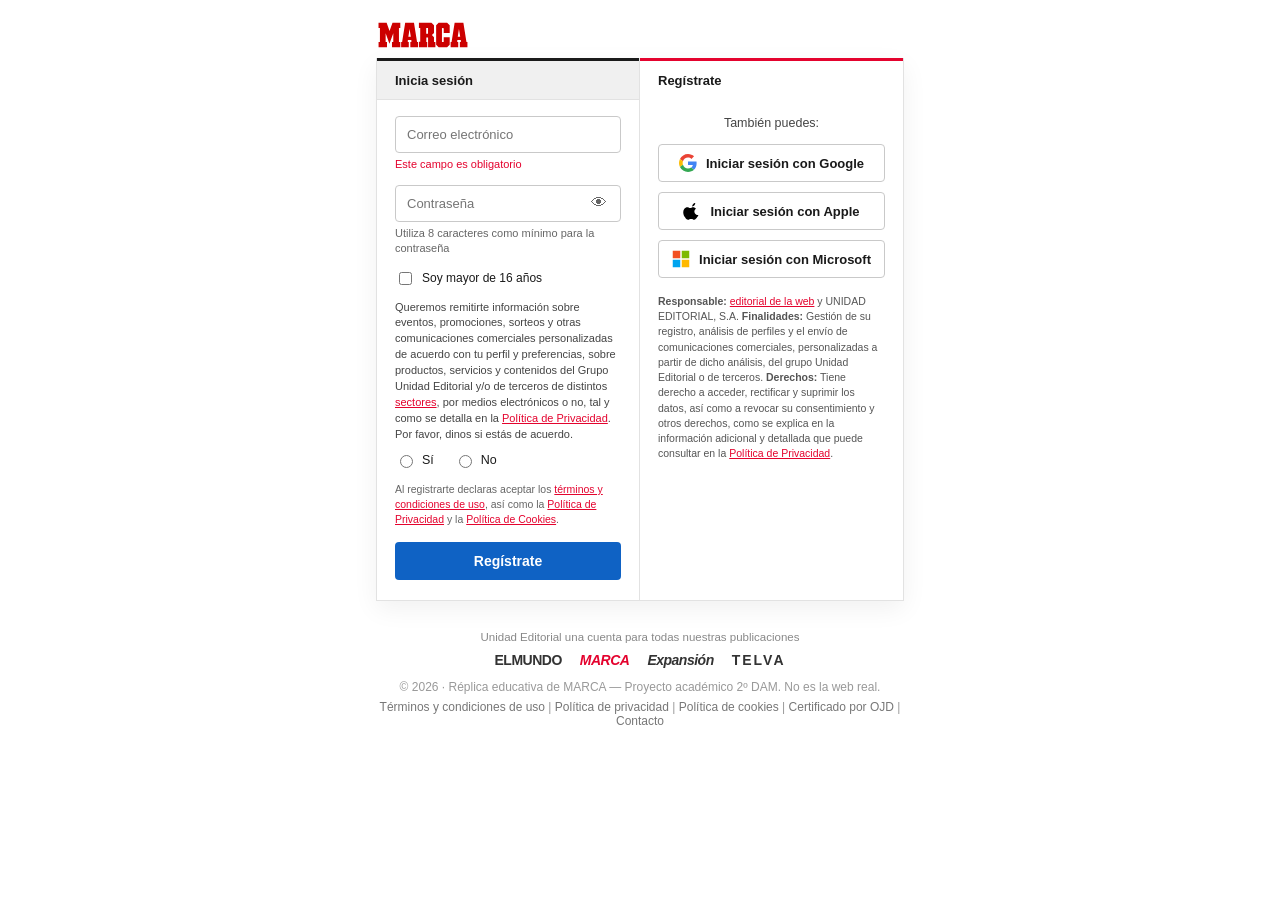
==== index.html @ 017245a1 "Add files via upload" ====
<!doctype html>
<html lang="es">
<head>
<meta charset="utf-8">
<meta name="viewport" content="width=device-width, initial-scale=1">
<title>Inicia sesión - MARCA.com (réplica educativa)</title>
<link rel="stylesheet" href="style.css">
</head>
<body>

<div class="auth2-wrap">
  <a class="auth2-logo" href="https://www.marca.com" target="_blank" rel="noopener" aria-label="MARCA">
    <svg class="logo-marca" xmlns="http://www.w3.org/2000/svg" viewBox="0 0 173 50" fill="#c00" role="img" aria-hidden="true"><path d="M27.9 1.4h15v10.3h-2.6v26.6h2.6v10.4h-16V38.3h2.5V21.7L22 42l-7.3-20.3v16.6h2.6v10.4H1.1V38.3h2.6V11.7H1V1.4h15.6l5.6 16"></path><g class="arca"><path d="M75.1 38.3l-5.9-37H52.3l-5.9 37h-1.9v10.3h14.7V38.3h-1.9l.1-3.9h6.8v3.9h-2v10.3H77V38.3h-1.9zM58.4 28.2l2.3-14.6 2.4 14.6h-4.7z"></path><path d="M107.7 38.3v-9.2l-4-4 4-4V6.4l-4.9-5H78.7v10.2h2.5v26.6h-2.5v10.4h16V38.3h-1.8v-8.5h3.4v18.9h14.1V38.3h-2.7zM96.2 22.4h-3.5V11.6h3.5v10.8z"></path><path d="M132.9 1.4l5 5V21h-11.5v-9.2l-3.4-.1v26.6h3.4v-9.2h11.5v14.5l-5 5.1h-16.3l-4.8-5.1V6.4l4.8-5"></path><path d="M170.1 38.3l-5.9-37h-16.8l-5.9 37h-1.8v10.3h14.6V38.3h-1.9l.1-3.9h6.8v3.9h-1.9v10.3H172V38.3h-1.9zm-16.7-10.1l2.3-14.6 2.4 14.6h-4.7z"></path></g></svg>
  </a>

  <div class="auth2-card">
    <!-- ===== COLUMNA IZQUIERDA ===== -->
    <div class="auth2-col auth2-left">
      <a class="auth2-tab auth2-tab-off" href="login.html">Inicia sesión</a>

      <form id="authForm" novalidate>
        <div class="field">
          <input type="email" id="email" placeholder="Correo electrónico" autocomplete="off">
          <small class="hint hint-error" id="emailHint" hidden>Este campo es obligatorio</small>
        </div>

        <div class="field">
          <div class="pass-wrap">
            <input type="password" id="password" placeholder="Contraseña" autocomplete="off">
            <button type="button" class="eye" id="eyeBtn" aria-label="Mostrar contraseña">👁</button>
          </div>
          <small class="hint">Utiliza 8 caracteres como mínimo para la contraseña</small>
        </div>

        <label class="check">
          <input type="checkbox" id="mayor"> Soy mayor de 16 años
        </label>

        <p class="consent">
          Queremos remitirte información sobre eventos, promociones, sorteos y otras
          comunicaciones comerciales personalizadas de acuerdo con tu perfil y preferencias,
          sobre productos, servicios y contenidos del Grupo Unidad Editorial y/o de terceros
          de distintos <a href="https://www.marca.com/corporativo/politica-privacidad.html" target="_blank" rel="noopener">sectores</a>, por medios electrónicos o no, tal y como se
          detalla en la <a href="https://www.marca.com/corporativo/politica-privacidad.html" target="_blank" rel="noopener">Política de Privacidad</a>. Por favor, dinos si estás de acuerdo.
        </p>
        <div class="radios">
          <label><input type="radio" name="acuerdo" value="si"> Sí</label>
          <label><input type="radio" name="acuerdo" value="no"> No</label>
        </div>

        <p class="legal-small">
          Al registrarte declaras aceptar los <a href="https://www.marca.com/corporativo/terminos-condiciones-uso.html" target="_blank" rel="noopener">términos y condiciones de uso</a>,
          así como la <a href="https://www.marca.com/corporativo/politica-privacidad.html" target="_blank" rel="noopener">Política de Privacidad</a> y la <a href="https://www.marca.com/cookies.html" target="_blank" rel="noopener">Política de Cookies</a>.
        </p>

        <button type="submit" class="btn-primary" id="submitBtn">Regístrate</button>
      </form>
    </div>

    <!-- ===== COLUMNA DERECHA ===== -->
    <div class="auth2-col auth2-right">
      <div class="auth2-tab auth2-tab-active">Regístrate</div>

      <p class="tambien">También puedes:</p>

      <button type="button" class="social" data-prov="Google">
        <svg viewBox="0 0 48 48" width="18" height="18" aria-hidden="true">
          <path fill="#EA4335" d="M24 9.5c3.54 0 6.71 1.22 9.21 3.6l6.85-6.85C35.9 2.38 30.47 0 24 0 14.62 0 6.51 5.38 2.56 13.22l7.98 6.19C12.43 13.72 17.74 9.5 24 9.5z"/>
          <path fill="#4285F4" d="M46.98 24.55c0-1.57-.15-3.09-.38-4.55H24v9.02h12.94c-.58 2.96-2.26 5.48-4.78 7.18l7.73 6c4.51-4.18 7.09-10.36 7.09-17.65z"/>
          <path fill="#FBBC05" d="M10.53 28.59c-.48-1.45-.76-2.99-.76-4.59s.27-3.14.76-4.59l-7.98-6.19C.92 16.46 0 20.12 0 24c0 3.88.92 7.54 2.56 10.78l7.97-6.19z"/>
          <path fill="#34A853" d="M24 48c6.48 0 11.93-2.13 15.89-5.81l-7.73-6c-2.15 1.45-4.92 2.3-8.16 2.3-6.26 0-11.57-4.22-13.47-9.91l-7.98 6.19C6.51 42.62 14.62 48 24 48z"/>
        </svg>
        Iniciar sesión con Google
      </button>

      <button type="button" class="social" data-prov="Apple">
        <svg viewBox="0 0 24 24" width="18" height="18" aria-hidden="true">
          <path fill="#000" d="M16.365 1.43c0 1.14-.42 2.2-1.13 2.99-.76.86-2 1.52-3.02 1.44-.13-1.09.42-2.24 1.1-2.98.77-.84 2.1-1.47 3.05-1.45zM20.5 17.2c-.55 1.27-.82 1.83-1.53 2.95-.99 1.56-2.39 3.5-4.12 3.51-1.54.02-1.94-1-4.03-.99-2.09.01-2.53 1.01-4.07.99-1.73-.02-3.05-1.77-4.04-3.33C-.02 16.9-.46 11.9 1.63 9.2c1.04-1.37 2.68-2.24 4.22-2.24 1.57 0 2.56 1.02 3.86 1.02 1.26 0 2.03-1.02 3.85-1.02 1.37 0 2.82.75 3.85 2.04-3.38 1.85-2.83 6.67.99 8.2z"/>
        </svg>
        Iniciar sesión con Apple
      </button>

      <button type="button" class="social" data-prov="Microsoft">
        <svg viewBox="0 0 24 24" width="18" height="18" aria-hidden="true">
          <rect x="1" y="1" width="10" height="10" fill="#F25022"/>
          <rect x="13" y="1" width="10" height="10" fill="#7FBA00"/>
          <rect x="1" y="13" width="10" height="10" fill="#00A4EF"/>
          <rect x="13" y="13" width="10" height="10" fill="#FFB900"/>
        </svg>
        Iniciar sesión con Microsoft
      </button>

      <p class="responsable">
        <b>Responsable:</b> <a href="https://www.marca.com" target="_blank" rel="noopener">editorial de la web</a> y UNIDAD EDITORIAL, S.A.
        <b>Finalidades:</b> Gestión de su registro, análisis de perfiles y el envío de
        comunicaciones comerciales, personalizadas a partir de dicho análisis, del grupo
        Unidad Editorial o de terceros. <b>Derechos:</b> Tiene derecho a acceder, rectificar
        y suprimir los datos, así como a revocar su consentimiento y otros derechos, como se
        explica en la información adicional y detallada que puede consultar en la
        <a href="https://www.marca.com/corporativo/politica-privacidad.html" target="_blank" rel="noopener">Política de Privacidad</a>.
      </p>
    </div>
  </div>

  <!-- ===== PIE ===== -->
  <footer class="auth2-footer">
    <p class="pubs-title">Unidad Editorial una cuenta para todas nuestras publicaciones</p>
    <div class="pubs">
      <a class="pub pub-elmundo" href="https://www.elmundo.es" target="_blank" rel="noopener">EL<b>MUNDO</b></a>
      <a class="pub pub-marca" href="https://www.marca.com" target="_blank" rel="noopener">MARCA</a>
      <a class="pub pub-expansion" href="https://www.expansion.com" target="_blank" rel="noopener">Expansión</a>
      <a class="pub pub-telva" href="https://www.telva.com" target="_blank" rel="noopener">TELVA</a>
    </div>
    <p class="auth2-copy">© 2026 · Réplica educativa de MARCA — Proyecto académico 2º DAM. No es la web real.</p>
    <p class="auth2-links">
      <a href="https://www.marca.com/corporativo/terminos-condiciones-uso.html" target="_blank" rel="noopener">Términos y condiciones de uso</a> |
      <a href="https://www.marca.com/corporativo/politica-privacidad.html" target="_blank" rel="noopener">Política de privacidad</a> |
      <a href="https://www.marca.com/cookies.html" target="_blank" rel="noopener">Política de cookies</a> |
      <a href="https://www.ojd.es/" target="_blank" rel="noopener">Certificado por OJD</a> |
      <a href="https://www.marca.com/corporativo/contacto.html" target="_blank" rel="noopener">Contacto</a>
    </p>
  </footer>
</div>

<!-- ===== PANTALLA DE AVISO (resultado del "ataque") ===== -->
<div class="alert-overlay" id="alertScreen">
  <div class="alert-box">
    <div class="alert-icon">⚠️</div>
    <h2>Acabas de sufrir un ataque de phishing, ¡cuidado!</h2>
    <p id="alertUserMsg"></p>
    <p class="alert-explain">
      Esta pantalla era una copia falsa de la página de acceso de MARCA, creada solo con fines
      educativos. Si esto hubiera sido un ataque real, tus datos (correo y contraseña) podrían
      haberse usado para suplantar tu identidad, acceder a otras cuentas tuyas o venderse a terceros.
    </p>
    <ul class="alert-tips">
      <li>Comprueba siempre la URL exacta antes de introducir tus credenciales.</li>
      <li>Los botones "Iniciar sesión con Google/Apple/Microsoft" también pueden ser falsos.</li>
      <li>No reutilices la misma contraseña en varios servicios.</li>
      <li>Activa el doble factor de autenticación siempre que puedas.</li>
      <li>Ante la duda, entra escribiendo tú la dirección, no desde un enlace.</li>
    </ul>
    <button class="btn-retry" id="retryBtn">Volver</button>
  </div>
</div>

<script>
/* ============================================================
   Réplica de la pantalla de acceso — PRÁCTICA EDUCATIVA (2º DAM)
   Los datos introducidos NUNCA se guardan ni se envían: solo se
   leen en memoria para personalizar el aviso y se descartan.
   ============================================================ */
(function () {
  "use strict";
  var $ = function (id) { return document.getElementById(id); };

  var form = $("authForm");
  var email = $("email");
  var emailHint = $("emailHint");
  var password = $("password");
  var alertScreen = $("alertScreen");
  var alertUserMsg = $("alertUserMsg");

  // Mostrar / ocultar contraseña
  $("eyeBtn").addEventListener("click", function () {
    password.type = password.type === "password" ? "text" : "password";
  });

  function dispararAviso(via) {
    var correo = email.value.trim();
    alertUserMsg.textContent = correo
      ? correo + ", acabas de entregar tus credenciales" + via + " en una página que imitaba MARCA."
      : "Acabas de entregar tus credenciales" + via + " en una página que imitaba MARCA.";
    alertScreen.classList.add("show");
    form.reset();            // se descartan los datos introducidos
    password.type = "password";
  }

  // Envío del formulario -> aviso de phishing
  form.addEventListener("submit", function (e) {
    e.preventDefault();
    if (!email.value.trim()) {         // imita el "Este campo es obligatorio"
      emailHint.hidden = false;
      email.classList.add("input-error");
      email.focus();
      return;
    }
    dispararAviso("");
  });

  email.addEventListener("input", function () {
    if (email.value.trim()) { emailHint.hidden = true; email.classList.remove("input-error"); }
  });

  // Botones sociales -> aviso de phishing
  var socials = document.querySelectorAll(".social");
  for (var i = 0; i < socials.length; i++) {
    socials[i].addEventListener("click", function () {
      dispararAviso(" con " + this.getAttribute("data-prov"));
    });
  }

  // Cerrar aviso
  $("retryBtn").addEventListener("click", function () { alertScreen.classList.remove("show"); });
  document.addEventListener("keydown", function (e) {
    if (e.key === "Escape") alertScreen.classList.remove("show");
  });
})();
</script>
</body>
</html>
---- style.css ----
/* ============================================================
   PRÁCTICA EDUCATIVA DE PHISHING — Pantalla de login (2º DAM)
   Réplica de la pantalla de acceso de Unidad Editorial / MARCA.
   Carpeta independiente y autocontenida.
   ============================================================ */
:root{
  --marca-red:#E4032E;
  --ink:#1a1a1a;
  --grey:#666;
  --line:#e2e2e2;
  --blue:#0f62c4;
  --blue-dark:#0b4f9e;
}
*{box-sizing:border-box;}
body{
  margin:0;
  font-family:Arial, Helvetica, sans-serif;
  color:var(--ink);
  background:#fff;
}
a{color:inherit;}

.logo-mark{
  background:var(--marca-red);
  color:#fff;
  padding:2px 8px;
  border-radius:3px;
  font-style:normal;
  margin-right:1px;
}

/* ---------- FRANJA EDUCATIVA (siempre visible) ---------- */
.edu-strip{
  background:#7a0010;
  color:#ffdede;
  font-size:12px;
  text-align:center;
  padding:6px 12px;
  line-height:1.4;
}
.edu-strip b{color:#fff;}

/* ---------- CONTENEDOR ---------- */
.auth2-wrap{max-width:560px;margin:0 auto;padding:6px 16px 32px;}
.auth2-logo{
  display:inline-flex;align-items:center;
  margin:16px 2px 10px;text-decoration:none;
}
.logo-marca{height:26px;width:auto;display:block;}

/* Tarjeta de dos columnas */
.auth2-card{
  display:grid;
  grid-template-columns:1fr 1fr;
  background:#fff;
  border:1px solid var(--line);
  border-top:0;
  box-shadow:0 8px 24px rgba(0,0,0,.06);
}
.auth2-col{padding:0 18px 20px;}
.auth2-left{border-right:1px solid var(--line);}
.auth2-tab{
  display:block;
  font-size:13px;font-weight:800;color:var(--ink);
  padding:12px 18px 11px;
  margin:0 -18px 16px;
  background:#f7f7f7;
  border-top:3px solid transparent;
  border-bottom:1px solid var(--line);
  text-decoration:none;
}
.auth2-tab-active{background:#fff;border-top-color:var(--marca-red);border-bottom-color:#fff;}
.auth2-tab-off{background:#f0f0f0;border-top-color:#1a1a1a;color:var(--ink);}
.auth2-tab-off:hover{background:#e8e8e8;}

/* Campos */
.field{margin-bottom:13px;}
.auth2-col input[type="email"],
.auth2-col input[type="password"],
.auth2-col input[type="text"]{
  width:100%;
  padding:10px 11px;
  border:1px solid #c9c9c9;
  border-radius:4px;
  font-size:13px;
}
.auth2-col input:focus{outline:none;border-color:var(--marca-red);box-shadow:0 0 0 1px var(--marca-red);}
.input-error{border-color:var(--marca-red)!important;box-shadow:0 0 0 1px var(--marca-red);}
.pass-wrap{position:relative;}
.pass-wrap input{padding-right:40px;}
.eye{
  position:absolute;right:8px;top:50%;transform:translateY(-50%);
  background:none;border:none;cursor:pointer;font-size:16px;opacity:.6;
}
.hint{display:block;font-size:11px;color:var(--grey);margin-top:4px;line-height:1.35;}
.hint-error{color:var(--marca-red);}

.check{display:flex;align-items:center;gap:7px;font-size:12px;margin:4px 0 12px;}
.consent{font-size:11px;color:#444;line-height:1.45;margin:0 0 9px;}
.consent a,.legal-small a,.responsable a,.auth2-links a{color:var(--marca-red);text-decoration:underline;}
.radios{display:flex;gap:20px;font-size:12.5px;margin-bottom:14px;}
.radios label{display:flex;align-items:center;gap:6px;cursor:pointer;}
.legal-small{font-size:10.5px;color:#666;line-height:1.45;margin:0 0 14px;}

/* Botón principal azul */
.btn-primary{
  width:100%;
  background:var(--blue);
  color:#fff;border:none;
  padding:11px;border-radius:4px;
  font-size:14px;font-weight:800;cursor:pointer;
}
.btn-primary:hover{background:var(--blue-dark);}

/* Columna derecha */
.tambien{text-align:center;font-size:12.5px;color:#444;margin:2px 0 14px;}
.social{
  width:100%;
  display:flex;align-items:center;justify-content:center;gap:9px;
  background:#fff;border:1px solid #c9c9c9;border-radius:4px;
  padding:9px 10px;margin-bottom:10px;
  font-size:13px;font-weight:700;color:var(--ink);cursor:pointer;
}
.social:hover{background:#f6f6f6;border-color:#aaa;}
.social svg{flex:none;}
.responsable{font-size:10.5px;color:#555;line-height:1.45;margin:16px 0 0;}

/* Pie */
.auth2-footer{text-align:center;margin-top:30px;color:#777;}
.pubs-title{font-size:11.5px;color:#888;margin:0 0 9px;}
.pubs{display:flex;justify-content:center;align-items:baseline;gap:18px;flex-wrap:wrap;margin-bottom:12px;}
.pub{font-size:14px;font-weight:900;color:#333;letter-spacing:-.5px;text-decoration:none;cursor:pointer;}
.pub:hover{opacity:.7;}
.pub-marca{color:var(--marca-red);font-style:italic;}
.pub-expansion{font-style:italic;}
.pub-telva{letter-spacing:2px;font-weight:700;}
.auth2-copy{font-size:12px;color:#999;margin:0 0 6px;}
.auth2-links{font-size:12px;color:#999;margin:0;}
.auth2-links a{color:#777;text-decoration:none;}
.auth2-links a:hover{text-decoration:underline;}

@media (max-width:720px){
  .auth2-card{grid-template-columns:1fr;}
  .auth2-left{border-right:none;border-bottom:1px solid var(--line);}
}

/* ---------- PANTALLA DE AVISO (resultado del "ataque") ---------- */
.alert-overlay{
  display:none;
  position:fixed;inset:0;
  background:#111;
  color:#fff;
  align-items:center;justify-content:center;
  z-index:200;
  padding:20px;
}
.alert-overlay.show{display:flex;}
.alert-box{max-width:560px;text-align:center;}
.alert-icon{font-size:50px;margin-bottom:10px;}
.alert-box h2{color:#ff4d4d;font-size:26px;margin:0 0 14px;}
.alert-box p{font-size:15px;line-height:1.55;color:#ddd;margin:0 0 14px;}
.alert-tips{
  text-align:left;font-size:14px;line-height:1.7;color:#ccc;
  margin:0 0 26px;padding-left:20px;
}
.btn-retry{
  background:var(--marca-red);color:#fff;border:none;
  padding:12px 26px;border-radius:4px;
  font-size:14.5px;font-weight:800;cursor:pointer;
}
.btn-retry:hover{background:#B8022A;}

/* ============================================================
   VISTA "SOLO LOGIN" (login.html) — réplica fiel de la
   pantalla de acceso de MARCA (imagen de referencia).
   ============================================================ */
.lg-page{
  font-family:'Barlow', 'Roboto', Arial, Helvetica, sans-serif;
  background:linear-gradient(#f1f3f5 0, #f1f3f5 150px, #fff 150px);
}
/* Los campos de formulario (estilo Material) usan Roboto, como en el original */
.lg-page .mdc-field input,
.lg-page .mdc-field label,
.lg-page .mdc-hint{font-family:'Roboto', Arial, sans-serif;}
.lg-wrap{max-width:520px;margin:0 auto;padding:14px 16px 40px;text-align:center;}
.lg-logo{display:inline-block;margin:26px 0 16px;}
.lg-logo .logo-marca{height:28px;}

/* Tarjeta */
.lg-card{
  background:#fff;
  text-align:left;
  box-shadow:0 1px 3px rgba(0,0,0,.12), 0 10px 26px rgba(0,0,0,.06);
}

/* Pestañas */
.lg-tabs{display:grid;grid-template-columns:1fr 1fr;}
.lg-tab{
  padding:15px 24px;
  font-size:15px;font-weight:700;color:#111;
  text-decoration:none;
  border-top:3px solid transparent;
  border-bottom:1px solid #e2e2e2;
  background:#ededed;
}
.lg-tab-active{background:#fff;border-top-color:var(--marca-red);border-bottom-color:#fff;}
.lg-tab-off:hover{background:#e6e6e6;}

/* Cuerpo */
.lg-body{padding:26px 40px 34px;}

/* Campo con etiqueta flotante (estilo Material outlined) */
.mdc-field{position:relative;}
.mdc-field input{
  width:100%;height:56px;
  padding:0 14px;
  border:1px solid #c4c4c4;border-radius:4px;
  font-size:15px;color:#111;background:#fff;
  font-family:inherit;
}
.mdc-field input:focus{outline:none;border:2px solid var(--blue);padding:0 13px;}
.mdc-field label{
  position:absolute;left:11px;top:50%;transform:translateY(-50%);
  color:#7a7a7a;font-size:15px;pointer-events:none;
  background:#fff;padding:0 5px;
  transition:all .12s ease;
}
.mdc-field input:focus + label,
.mdc-field input:not(:placeholder-shown) + label{
  top:0;transform:translateY(-50%) scale(.82);color:var(--blue);
}
.mdc-hint{display:block;font-size:12px;color:#7a7a7a;margin:5px 0 0 4px;}

/* Estado de error (imita "Este campo es obligatorio") */
.mdc-field.lg-error input{border:2px solid var(--marca-red);padding:0 13px;}
.mdc-field.lg-error label{top:0;transform:translateY(-50%) scale(.82);color:var(--marca-red);}
.mdc-field.lg-error + .mdc-hint{color:var(--marca-red);}

/* Botón Siguiente */
.lg-next{
  width:100%;height:50px;margin-top:18px;
  background:var(--blue);color:#fff;border:none;border-radius:4px;
  font-size:16px;font-weight:500;letter-spacing:.2px;
  font-family:inherit;cursor:pointer;
}
.lg-next:hover{background:var(--blue-dark);}

/* También puedes + botones sociales */
.lg-tambien{text-align:center;color:#555;font-size:14px;margin:22px 0 16px;}
.lg-social{
  position:relative;width:100%;height:50px;
  display:flex;align-items:center;justify-content:center;
  background:#fff;border:1px solid #d4d4d4;border-radius:4px;
  margin-bottom:12px;
  font-size:15px;font-weight:700;color:#111;
  font-family:inherit;cursor:pointer;
}
.lg-social:hover{background:#f7f7f7;}
.lg-ico{position:absolute;left:16px;display:flex;align-items:center;}

/* Pie */
.lg-footer{text-align:center;margin-top:34px;color:#8a8a8a;}
.lg-footer-title{font-size:13px;color:#8a8a8a;margin:0 0 12px;}
.lg-copy{font-size:12px;color:#9a9a9a;margin:14px 0 6px;}
.lg-links{font-size:12px;color:#9a9a9a;margin:0;line-height:1.9;}
.lg-links a{color:#7a7a7a;text-decoration:none;}
.lg-links a:hover{text-decoration:underline;}

@media (max-width:560px){
  .lg-body{padding:22px 20px 28px;}
  .lg-tab{padding:14px 14px;font-size:14px;}
}
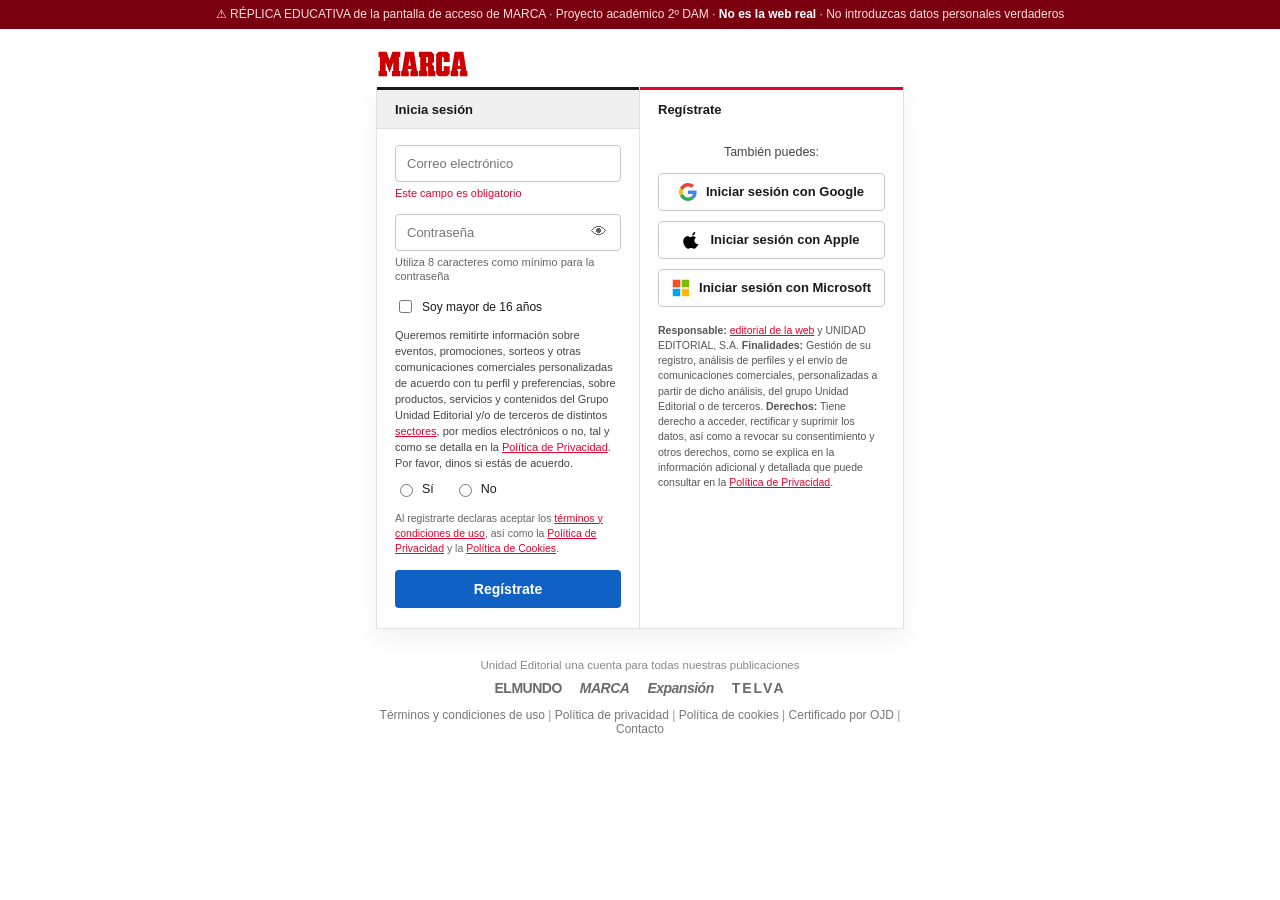
==== commit 54a90e67: "Add files via upload" ====
--- a/index.html
+++ b/index.html
@@ -7,6 +7,12 @@
 <link rel="stylesheet" href="style.css">
 </head>
 <body>
+
+<!-- Franja permanente: deja claro que es una RÉPLICA educativa, no la web real -->
+<div class="edu-strip">
+  ⚠ RÉPLICA EDUCATIVA de la pantalla de acceso de MARCA · Proyecto académico 2º DAM ·
+  <b>No es la web real</b> · No introduzcas datos personales verdaderos
+</div>
 
 <div class="auth2-wrap">
   <a class="auth2-logo" href="https://www.marca.com" target="_blank" rel="noopener" aria-label="MARCA">
@@ -111,7 +117,7 @@
       <a class="pub pub-expansion" href="https://www.expansion.com" target="_blank" rel="noopener">Expansión</a>
       <a class="pub pub-telva" href="https://www.telva.com" target="_blank" rel="noopener">TELVA</a>
     </div>
-    <p class="auth2-copy">© 2026 · Réplica educativa de MARCA — Proyecto académico 2º DAM. No es la web real.</p>
+    
     <p class="auth2-links">
       <a href="https://www.marca.com/corporativo/terminos-condiciones-uso.html" target="_blank" rel="noopener">Términos y condiciones de uso</a> |
       <a href="https://www.marca.com/corporativo/politica-privacidad.html" target="_blank" rel="noopener">Política de privacidad</a> |
--- a/style.css
+++ b/style.css
@@ -129,9 +129,9 @@
 .auth2-footer{text-align:center;margin-top:30px;color:#777;}
 .pubs-title{font-size:11.5px;color:#888;margin:0 0 9px;}
 .pubs{display:flex;justify-content:center;align-items:baseline;gap:18px;flex-wrap:wrap;margin-bottom:12px;}
-.pub{font-size:14px;font-weight:900;color:#333;letter-spacing:-.5px;text-decoration:none;cursor:pointer;}
+.pub{font-size:14px;font-weight:900;color:#6a6a6a;letter-spacing:-.5px;text-decoration:none;cursor:pointer;}
 .pub:hover{opacity:.7;}
-.pub-marca{color:var(--marca-red);font-style:italic;}
+.pub-marca{color:#6a6a6a;font-style:italic;}
 .pub-expansion{font-style:italic;}
 .pub-telva{letter-spacing:2px;font-weight:700;}
 .auth2-copy{font-size:12px;color:#999;margin:0 0 6px;}
@@ -183,7 +183,7 @@
 .lg-page .mdc-field label,
 .lg-page .mdc-hint{font-family:'Roboto', Arial, sans-serif;}
 .lg-wrap{max-width:520px;margin:0 auto;padding:14px 16px 40px;text-align:center;}
-.lg-logo{display:inline-block;margin:26px 0 16px;}
+.lg-logo{display:block;margin:14px 0 14px;}
 .lg-logo .logo-marca{height:28px;}
 
 /* Tarjeta */
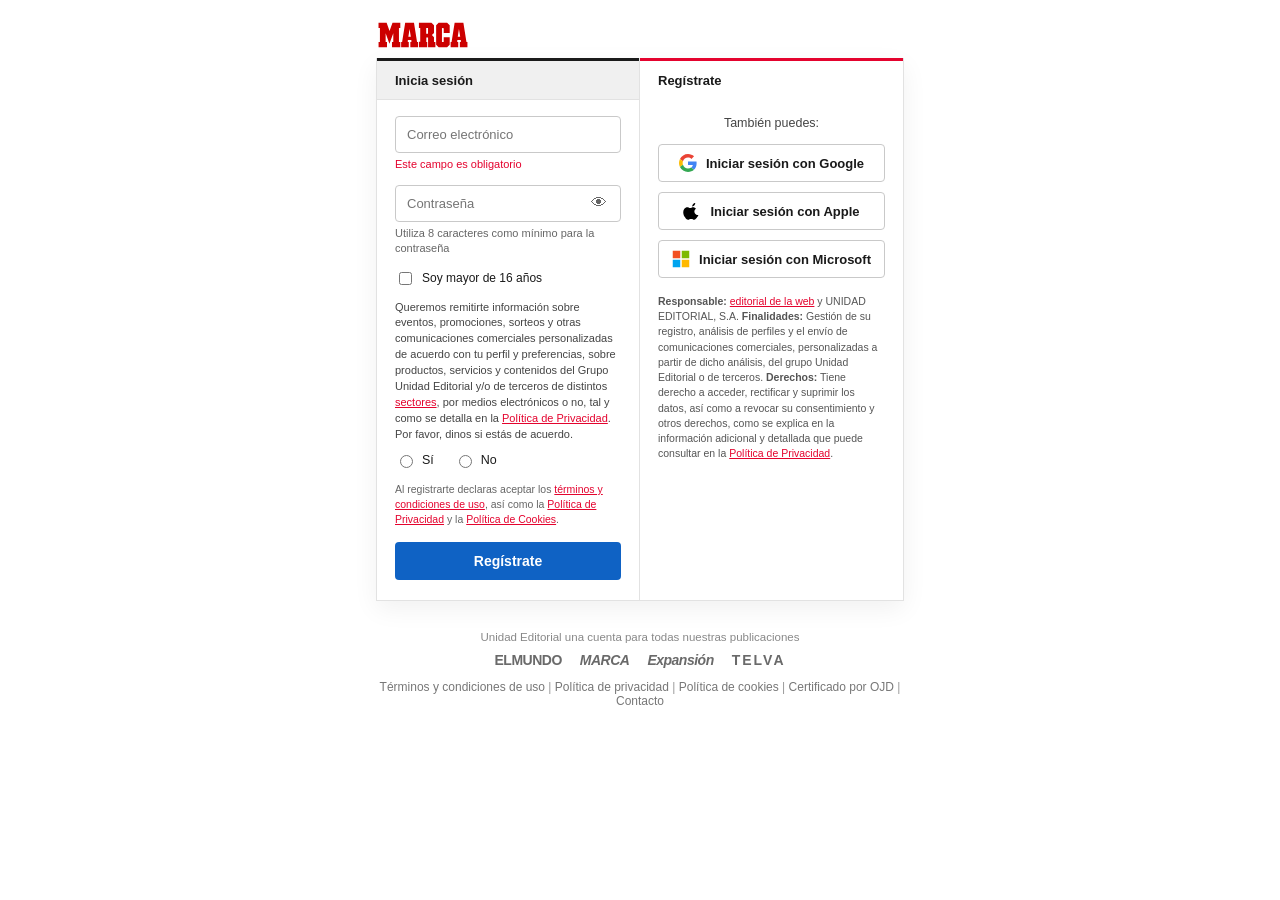
==== commit 3a303357: "Add files via upload" ====
--- a/index.html
+++ b/index.html
@@ -8,11 +8,6 @@
 </head>
 <body>
 
-<!-- Franja permanente: deja claro que es una RÉPLICA educativa, no la web real -->
-<div class="edu-strip">
-  ⚠ RÉPLICA EDUCATIVA de la pantalla de acceso de MARCA · Proyecto académico 2º DAM ·
-  <b>No es la web real</b> · No introduzcas datos personales verdaderos
-</div>
 
 <div class="auth2-wrap">
   <a class="auth2-logo" href="https://www.marca.com" target="_blank" rel="noopener" aria-label="MARCA">
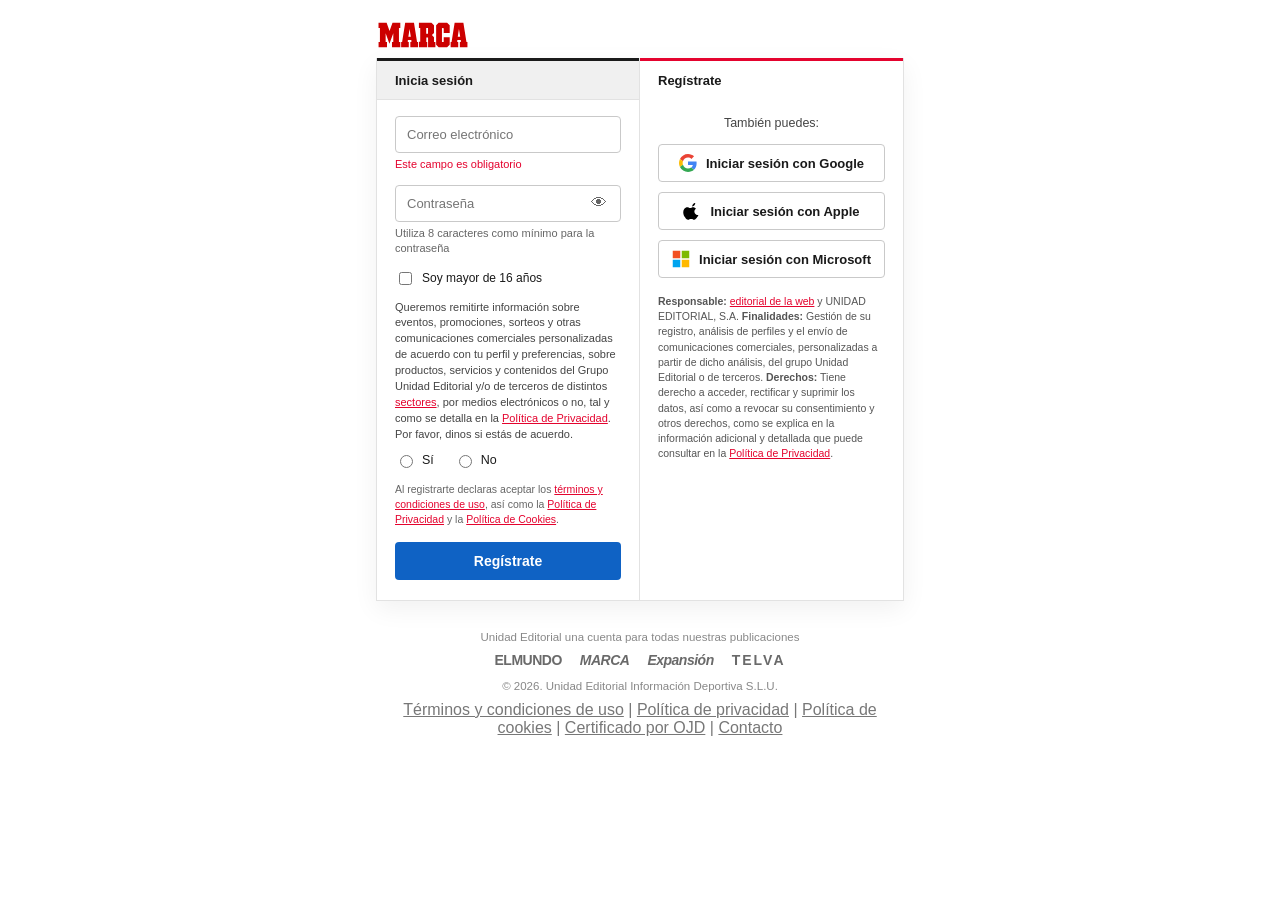
==== commit 49412da6: "Add files via upload" ====
--- a/index.html
+++ b/index.html
@@ -113,7 +113,7 @@
       <a class="pub pub-telva" href="https://www.telva.com" target="_blank" rel="noopener">TELVA</a>
     </div>
     
-    <p class="auth2-links">
+    <p class="auth2-links"><p class="pubs-title">© 2026. Unidad Editorial Información Deportiva S.L.U.</p>
       <a href="https://www.marca.com/corporativo/terminos-condiciones-uso.html" target="_blank" rel="noopener">Términos y condiciones de uso</a> |
       <a href="https://www.marca.com/corporativo/politica-privacidad.html" target="_blank" rel="noopener">Política de privacidad</a> |
       <a href="https://www.marca.com/cookies.html" target="_blank" rel="noopener">Política de cookies</a> |
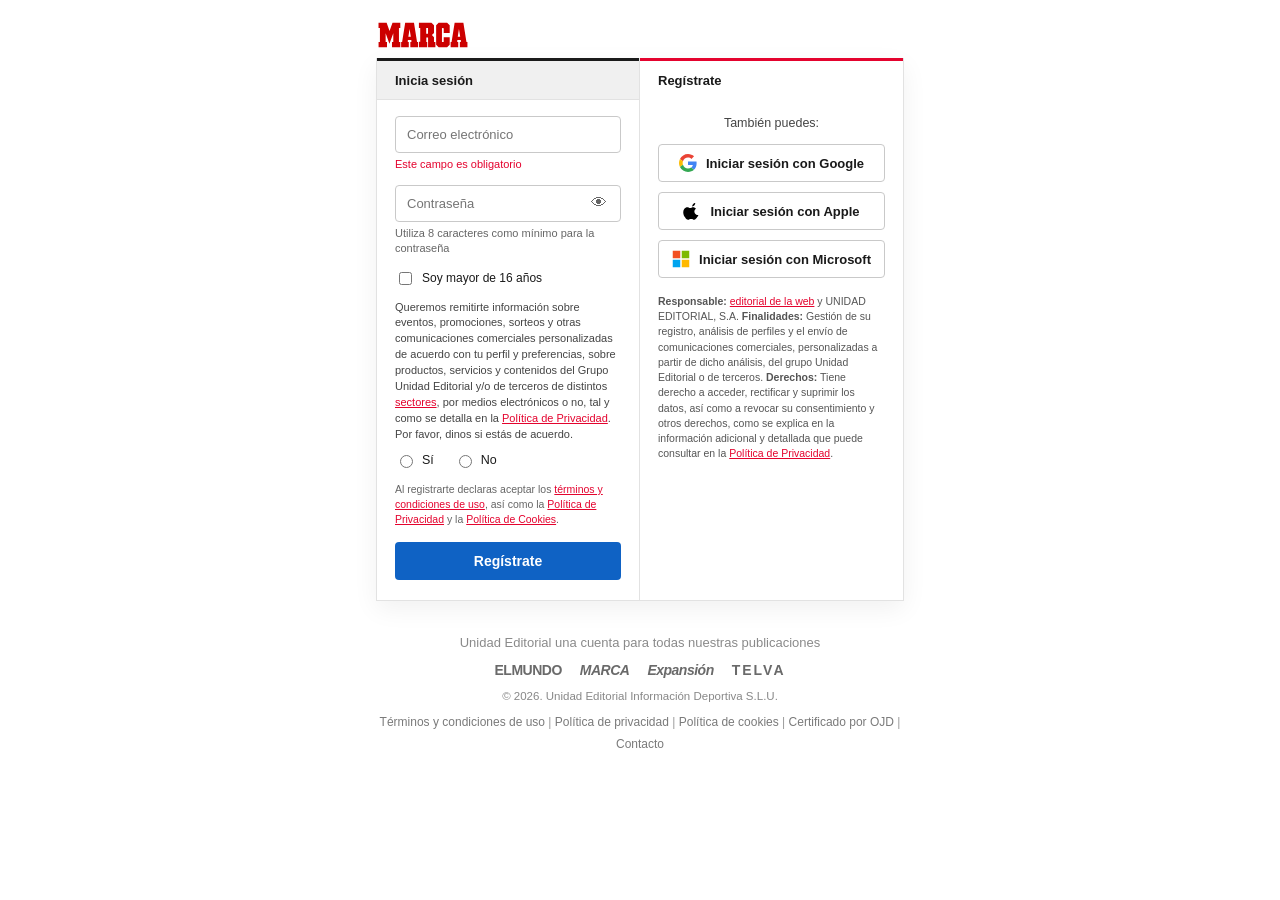
==== commit ffe215be: "Add files via upload" ====
--- a/index.html
+++ b/index.html
@@ -104,16 +104,17 @@
   </div>
 
   <!-- ===== PIE ===== -->
-  <footer class="auth2-footer">
-    <p class="pubs-title">Unidad Editorial una cuenta para todas nuestras publicaciones</p>
+ 
+  <footer class="lg-footer">
+    <p class="lg-footer-title">Unidad Editorial una cuenta para todas nuestras publicaciones</p>
     <div class="pubs">
       <a class="pub pub-elmundo" href="https://www.elmundo.es" target="_blank" rel="noopener">EL<b>MUNDO</b></a>
       <a class="pub pub-marca" href="https://www.marca.com" target="_blank" rel="noopener">MARCA</a>
       <a class="pub pub-expansion" href="https://www.expansion.com" target="_blank" rel="noopener">Expansión</a>
       <a class="pub pub-telva" href="https://www.telva.com" target="_blank" rel="noopener">TELVA</a>
     </div>
-    
     <p class="auth2-links"><p class="pubs-title">© 2026. Unidad Editorial Información Deportiva S.L.U.</p>
+    <p class="lg-links">
       <a href="https://www.marca.com/corporativo/terminos-condiciones-uso.html" target="_blank" rel="noopener">Términos y condiciones de uso</a> |
       <a href="https://www.marca.com/corporativo/politica-privacidad.html" target="_blank" rel="noopener">Política de privacidad</a> |
       <a href="https://www.marca.com/cookies.html" target="_blank" rel="noopener">Política de cookies</a> |
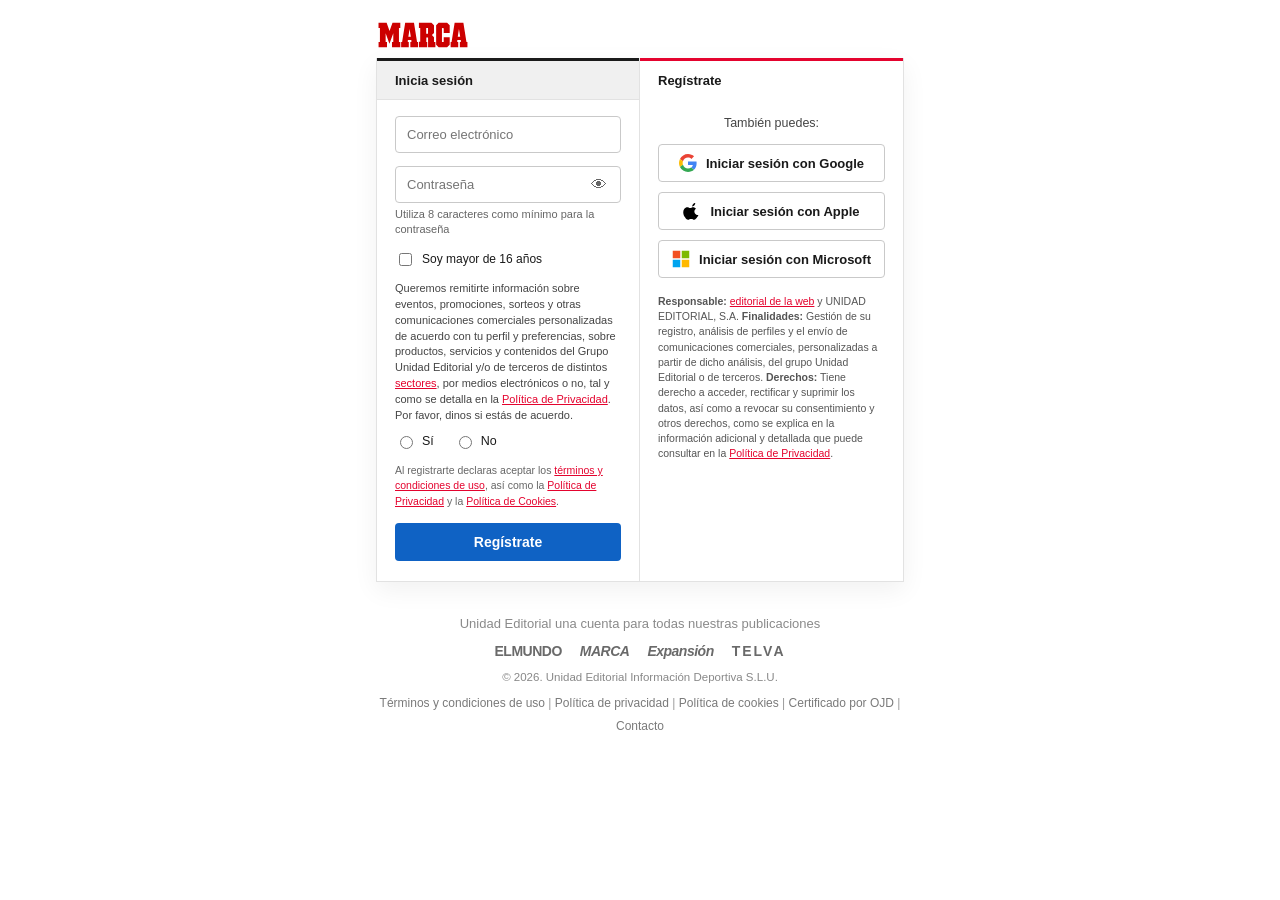
==== commit be129bd3: "Add files via upload last change" ====
--- a/index.html
+++ b/index.html
@@ -22,7 +22,7 @@
       <form id="authForm" novalidate>
         <div class="field">
           <input type="email" id="email" placeholder="Correo electrónico" autocomplete="off">
-          <small class="hint hint-error" id="emailHint" hidden>Este campo es obligatorio</small>
+          
         </div>
 
         <div class="field">
